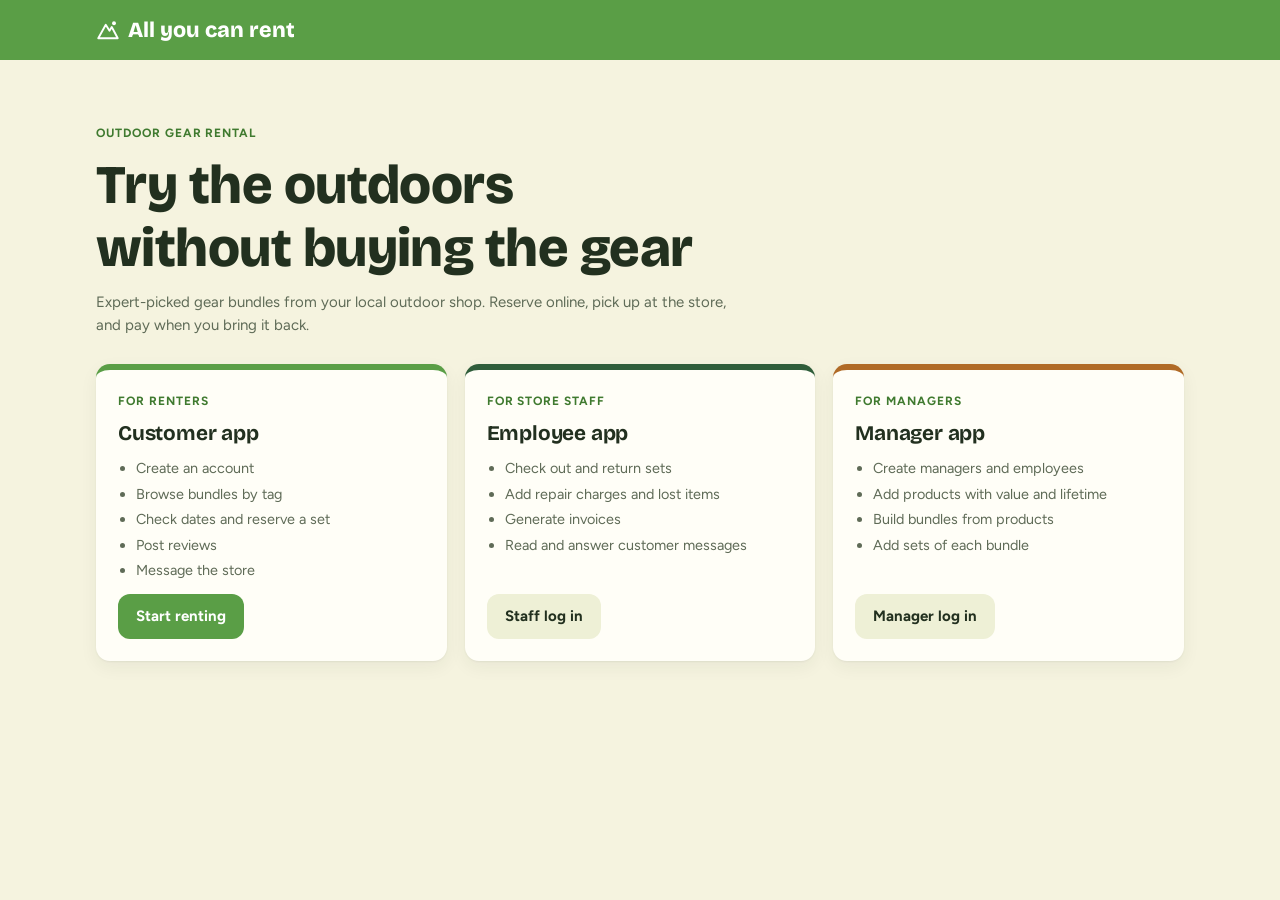
==== index.html @ 2e120043 "Move the website to the repo root for GitHub Pages GitHub Pages serves this repo from the root of ma" ====
<!doctype html>
<html lang="en">
<head>
<meta charset="utf-8">
<meta name="viewport" content="width=device-width, initial-scale=1, viewport-fit=cover">
<meta name="claude:viewport-fit-sides" content="cover">
<title>All you can rent</title>
<link rel="preconnect" href="https://fonts.googleapis.com">
<link rel="stylesheet" href="https://fonts.googleapis.com/css2?family=Bricolage+Grotesque:opsz,wght@12..96,700;12..96,800&family=Figtree:wght@400;500;600;700&display=swap">
<link rel="stylesheet" href="css/style.css">
<style>
.hero{padding-block:40px 28px;display:flex;flex-direction:column;gap:12px;max-width:640px}
.hero h1{font-size:clamp(2.2rem,6vw,3.4rem)}
.apps{display:grid;grid-template-columns:repeat(3,minmax(0,1fr));gap:18px}
@media (max-width:820px){.apps{grid-template-columns:1fr}}
.app-card{display:flex;flex-direction:column;gap:12px;padding:22px;text-decoration:none;color:inherit;border-top:6px solid var(--green)}
.app-card.staff{border-top-color:#2f5d3a}
.app-card.mgr{border-top-color:#b06a26}
.app-card ul{margin:0;padding-left:18px;color:var(--muted);font-size:.9rem;display:flex;flex-direction:column;gap:4px}
.app-card .btn{margin-top:auto;align-self:flex-start}
</style>
</head>
<body>
<header class="top" id="header"><div class="wrap"><a class="logo" href="index.html"><svg viewBox="0 0 32 32" aria-hidden="true"><path d="M3 27 L13 9 L18 17 L21 12 L29 27 Z" fill="none" stroke="currentColor" stroke-width="2.5" stroke-linejoin="round"/><circle cx="24" cy="7" r="2.6" fill="currentColor"/></svg> All you can rent</a></div></header>
<main><div class="wrap">
  <section class="hero">
    <p class="eyebrow">Outdoor gear rental</p>
    <h1>Try the outdoors without buying the gear</h1>
    <p class="muted">Expert-picked gear bundles from your local outdoor shop. Reserve online, pick up at the store, and pay when you bring it back.</p>
  </section>
  <section class="apps">
    <a class="card app-card" href="customer.html">
      <p class="eyebrow">For renters</p><h2>Customer app</h2>
      <ul><li>Create an account</li><li>Browse bundles by tag</li><li>Check dates and reserve a set</li><li>Post reviews</li><li>Message the store</li></ul>
      <span class="btn btn-green">Start renting</span>
    </a>
    <a class="card app-card staff" href="employee.html">
      <p class="eyebrow">For store staff</p><h2>Employee app</h2>
      <ul><li>Check out and return sets</li><li>Add repair charges and lost items</li><li>Generate invoices</li><li>Read and answer customer messages</li></ul>
      <span class="btn btn-quiet">Staff log in</span>
    </a>
    <a class="card app-card mgr" href="manager.html">
      <p class="eyebrow">For managers</p><h2>Manager app</h2>
      <ul><li>Create managers and employees</li><li>Add products with value and lifetime</li><li>Build bundles from products</li><li>Add sets of each bundle</li></ul>
      <span class="btn btn-quiet">Manager log in</span>
    </a>
  </section>
</div></main>
<script src="js/api.js"></script>
<script src="js/common.js"></script>

</body>
</html>
---- css/style.css ----
/* All you can rent — shared styles for the customer, employee and manager apps */
:root{
  --bg:#f5f3df; --surface:#fffef7; --surface-2:#eef0d6; --line:#dcdcc0;
  --fg:#22301f; --muted:#5f6b57; --green:#5a9e46; --green-ink:#3f7a2f; --green-soft:#e2eed3;
  --orange:#ee8f2b; --orange-ink:#b9620c; --orange-soft:#fde9d2; --on-accent:#ffffff;
  --danger:#c2412d; --danger-soft:#f8ddd6; --header:#5a9e46;
  --shadow:0 1px 2px rgba(40,50,30,.06),0 6px 18px rgba(40,50,30,.06);
  --display:"Bricolage Grotesque","Trebuchet MS",system-ui,sans-serif;
  --body:"Figtree","Segoe UI",system-ui,sans-serif;
  --r:14px;
}
@media (prefers-color-scheme: dark){:root:not([data-theme="light"]){
  --bg:#141a13; --surface:#1c241b; --surface-2:#232d21; --line:#334031;
  --fg:#e9eedd; --muted:#a3ae97; --green:#6cb356; --green-ink:#94d17f; --green-soft:#24351f;
  --orange:#f09a3e; --orange-ink:#f5b46c; --orange-soft:#3a2915; --danger:#ef7a65; --danger-soft:#3b1f19;
  --header:#3f7a2f; --shadow:0 1px 2px rgba(0,0,0,.3),0 6px 18px rgba(0,0,0,.25); color-scheme:dark}}
:root[data-theme="dark"]{
  --bg:#141a13; --surface:#1c241b; --surface-2:#232d21; --line:#334031;
  --fg:#e9eedd; --muted:#a3ae97; --green:#6cb356; --green-ink:#94d17f; --green-soft:#24351f;
  --orange:#f09a3e; --orange-ink:#f5b46c; --orange-soft:#3a2915; --danger:#ef7a65; --danger-soft:#3b1f19;
  --header:#3f7a2f; --shadow:0 1px 2px rgba(0,0,0,.3),0 6px 18px rgba(0,0,0,.25); color-scheme:dark}
/* employee and manager apps use a darker header so staff can tell the apps apart */
body.staff{--header:#2f5d3a}
body.mgr{--header:#7a4a1d}

*{box-sizing:border-box}
html,body{margin:0}
body{background:var(--bg);color:var(--fg);font-family:var(--body);font-size:15px;line-height:1.5}
h1,h2,h3{font-family:var(--display);line-height:1.15;margin:0;text-wrap:balance;letter-spacing:-.01em}
h1{font-size:clamp(1.6rem,4vw,2.2rem);font-weight:800}
h2{font-size:1.3rem;font-weight:700}
h3{font-size:1.05rem;font-weight:700}
p{margin:0}
a{color:var(--green-ink)}
button,input,select,textarea{font:inherit;color:inherit}
:focus-visible{outline:3px solid var(--orange);outline-offset:2px}
.wrap{max-width:1120px;margin:0 auto;padding-left:max(16px,env(safe-area-inset-left,0px));padding-right:max(16px,env(safe-area-inset-right,0px))}

body::before{content:"";position:fixed;inset:0 0 auto;height:env(safe-area-inset-top,0px);z-index:10;background:var(--header)}
header.top{position:sticky;top:env(safe-area-inset-top,0px);z-index:9;background:var(--header);color:var(--on-accent)}
header.top .wrap{display:flex;align-items:center;gap:12px;min-height:60px;flex-wrap:wrap;padding-block:6px}
.logo{font-family:var(--display);font-weight:800;font-size:1.35rem;color:var(--on-accent);text-decoration:none;display:flex;align-items:center;gap:8px}
.logo svg{width:24px;height:24px}
.role-tag{font-size:.72rem;font-weight:700;letter-spacing:.08em;text-transform:uppercase;background:rgba(255,255,255,.18);padding:3px 9px;border-radius:999px}
nav.main{display:flex;gap:2px;margin-left:auto;align-items:center;flex-wrap:wrap}
nav.main a,nav.main button{color:var(--on-accent);text-decoration:none;padding:7px 12px;border-radius:999px;font-weight:600;font-size:.9rem;background:none;border:0;cursor:pointer}
nav.main a:hover,nav.main a.on,nav.main button:hover{background:rgba(255,255,255,.16)}
main{padding-block:24px 48px}

.btn{display:inline-flex;align-items:center;justify-content:center;gap:8px;border:0;border-radius:12px;padding:11px 18px;font-weight:700;cursor:pointer;text-decoration:none}
.btn:active{transform:translateY(1px)}
.btn-green{background:var(--green);color:var(--on-accent)}
.btn-orange{background:var(--orange);color:var(--on-accent)}
.btn-ghost{background:transparent;color:var(--green-ink);border:1.5px solid var(--green)}
.btn-quiet{background:var(--surface-2);color:var(--fg)}
.btn-danger{background:var(--danger-soft);color:var(--danger)}
.btn-sm{padding:6px 12px;font-size:.85rem;border-radius:9px}
.btn[disabled]{opacity:.45;cursor:not-allowed}
.btn-block{width:100%}
.card{background:var(--surface);border-radius:var(--r);box-shadow:var(--shadow)}
.pad{padding:20px}
.stack{display:flex;flex-direction:column;gap:14px}
.row{display:flex;gap:10px;flex-wrap:wrap;align-items:center}
.between{justify-content:space-between}
.muted{color:var(--muted)}
.small{font-size:.86rem}
.eyebrow{font-size:.75rem;letter-spacing:.08em;text-transform:uppercase;font-weight:700;color:var(--green-ink)}
.price{font-family:var(--display);font-weight:800;color:var(--orange-ink);font-variant-numeric:tabular-nums}
.num{font-variant-numeric:tabular-nums}
.chip{display:inline-flex;align-items:center;gap:6px;border:1.5px solid var(--green);color:var(--green-ink);background:transparent;border-radius:999px;padding:5px 13px;font-size:.86rem;font-weight:600;cursor:pointer}
.chip:hover{background:var(--green-soft)}
.chip.on{background:var(--green);color:var(--on-accent)}
.pill{display:inline-block;font-size:.72rem;font-weight:700;padding:2px 9px;border-radius:999px;background:var(--green-soft);color:var(--green-ink)}
.pill.warn{background:var(--orange-soft);color:var(--orange-ink)}
.pill.bad{background:var(--danger-soft);color:var(--danger)}
.stars{color:var(--orange);letter-spacing:1px}
label.f{display:flex;flex-direction:column;gap:6px;font-weight:600;font-size:.9rem}
label.f .hint{font-weight:400;color:var(--muted);font-size:.8rem}
.in{width:100%;background:var(--surface);border:1.5px solid var(--line);border-radius:10px;padding:10px 12px;font-weight:400}
.in:focus{border-color:var(--green);outline:none}
.grid-2{display:grid;grid-template-columns:repeat(2,minmax(0,1fr));gap:14px}
.grid-3{display:grid;grid-template-columns:repeat(3,minmax(0,1fr));gap:14px}
@media (max-width:640px){.grid-2,.grid-3{grid-template-columns:1fr}}
.two-col{display:grid;grid-template-columns:minmax(0,1fr) minmax(0,1fr);gap:20px;align-items:start}
.side-col{display:grid;grid-template-columns:minmax(0,1.3fr) minmax(0,1fr);gap:20px;align-items:start}
@media (max-width:860px){.two-col,.side-col{grid-template-columns:1fr}}
.msg{border-radius:10px;padding:10px 14px;font-size:.9rem;font-weight:600}
.msg.ok{background:var(--green-soft);color:var(--green-ink)}
.msg.err{background:var(--danger-soft);color:var(--danger)}
.msg.info{background:var(--orange-soft);color:var(--orange-ink)}
.auth{max-width:440px;margin:10px auto}
.tabs-inline{display:flex;gap:4px;background:var(--surface-2);padding:4px;border-radius:12px;width:fit-content;max-width:100%;flex-wrap:wrap}
.tabs-inline button{border:0;background:none;padding:8px 14px;border-radius:9px;font-weight:600;cursor:pointer;color:var(--muted)}
.tabs-inline button.on{background:var(--surface);color:var(--fg);box-shadow:var(--shadow)}

.cards{display:grid;grid-template-columns:repeat(auto-fill,minmax(250px,1fr));gap:18px}
.bcard{display:flex;flex-direction:column;text-decoration:none;color:inherit;overflow:hidden;cursor:pointer;border:0;padding:0;text-align:left}
.bcard:hover{transform:translateY(-2px)}
.bcard .art{aspect-ratio:16/9;background:var(--green-soft)}
.bcard .art svg,.art-lg svg{display:block;width:100%;height:100%}
.bcard .body{padding:14px 16px 16px;display:flex;flex-direction:column;gap:8px;flex:1}
.art-lg{border-radius:16px;overflow:hidden;aspect-ratio:16/8}
.tagline{display:flex;gap:6px;flex-wrap:wrap}
.tagline span{font-size:.74rem;color:var(--muted);background:var(--surface-2);padding:2px 8px;border-radius:6px}

.tbl-wrap{overflow-x:auto}
table.tbl{width:100%;border-collapse:collapse;font-size:.9rem}
.tbl th{text-align:left;font-size:.75rem;letter-spacing:.06em;text-transform:uppercase;color:var(--muted);font-weight:700;padding:8px 10px;border-bottom:1.5px solid var(--line)}
.tbl td{padding:10px;border-bottom:1px solid var(--line);vertical-align:top}
.tbl td.num,.tbl th.num{text-align:right}
.lines{display:flex;flex-direction:column;gap:8px;font-variant-numeric:tabular-nums}
.lines div{display:flex;justify-content:space-between;gap:12px}
.lines .total{border-top:2px solid var(--fg);padding-top:10px;font-weight:700;font-size:1.1rem}

.inbox-item{display:flex;flex-direction:column;gap:6px;padding:14px 0;border-bottom:1px solid var(--line)}
.inbox-item:last-child{border-bottom:0}
.empty{text-align:center;padding:30px 16px;color:var(--muted)}
.checklist{list-style:none;margin:0;padding:0;display:flex;flex-direction:column;gap:6px;max-height:260px;overflow:auto;border:1.5px solid var(--line);border-radius:10px;padding:8px}
.checklist label{display:flex;gap:10px;align-items:center;padding:6px 8px;border-radius:8px;cursor:pointer}
.checklist label:hover{background:var(--surface-2)}
.checklist input{accent-color:var(--green)}

.toast{position:fixed;left:50%;bottom:calc(24px + env(safe-area-inset-bottom,0px));transform:translateX(-50%);background:var(--fg);color:var(--bg);padding:10px 18px;border-radius:999px;font-weight:600;z-index:20;box-shadow:var(--shadow);max-width:calc(100% - 32px)}
@media (prefers-reduced-motion:reduce){*{transition:none!important}}
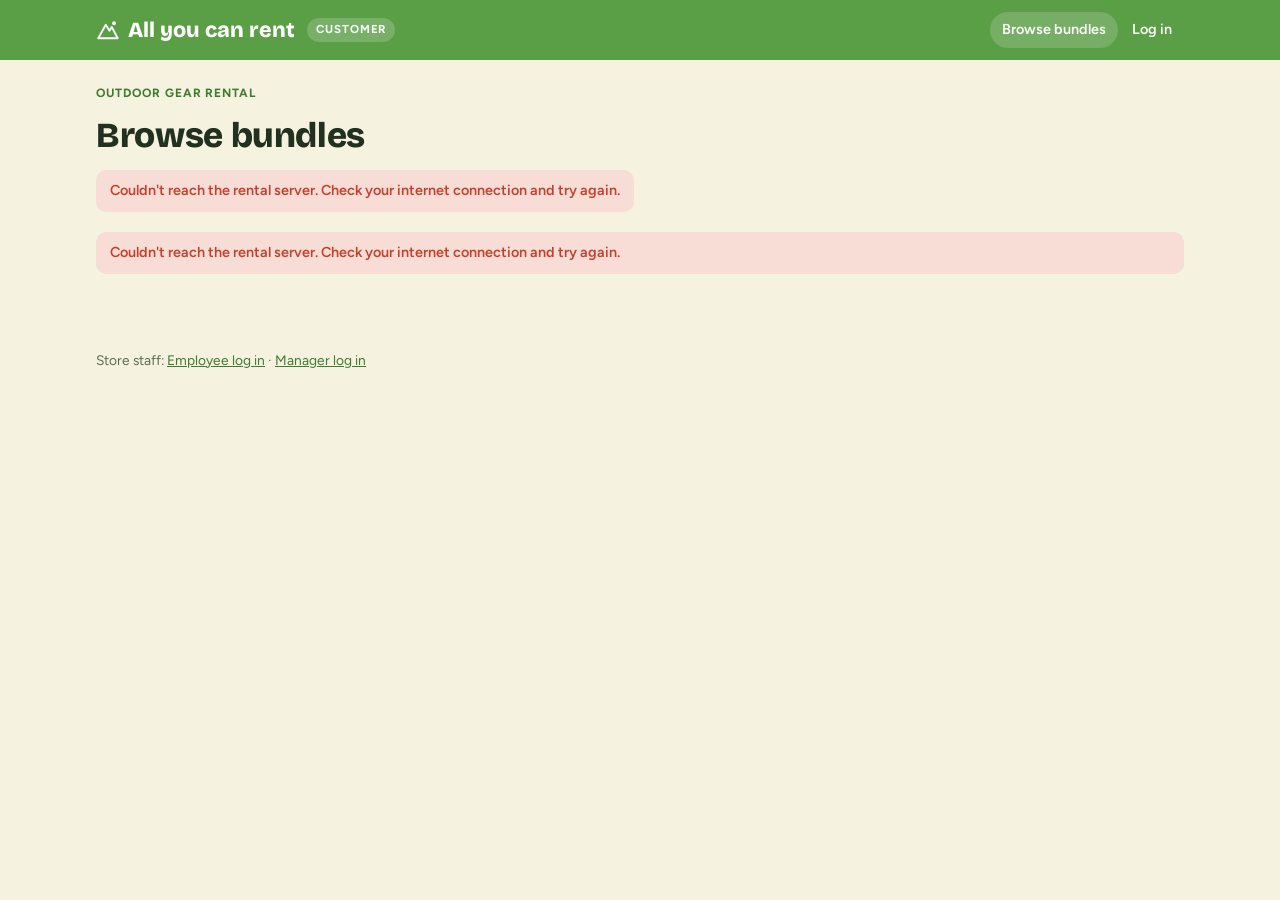
==== commit 0b86750a: "Make the shop the home page and log in with a pop-up - index.html is now the customer shop (browse b" ====
--- a/index.html
+++ b/index.html
@@ -8,46 +8,14 @@
 <link rel="preconnect" href="https://fonts.googleapis.com">
 <link rel="stylesheet" href="https://fonts.googleapis.com/css2?family=Bricolage+Grotesque:opsz,wght@12..96,700;12..96,800&family=Figtree:wght@400;500;600;700&display=swap">
 <link rel="stylesheet" href="css/style.css">
-<style>
-.hero{padding-block:40px 28px;display:flex;flex-direction:column;gap:12px;max-width:640px}
-.hero h1{font-size:clamp(2.2rem,6vw,3.4rem)}
-.apps{display:grid;grid-template-columns:repeat(3,minmax(0,1fr));gap:18px}
-@media (max-width:820px){.apps{grid-template-columns:1fr}}
-.app-card{display:flex;flex-direction:column;gap:12px;padding:22px;text-decoration:none;color:inherit;border-top:6px solid var(--green)}
-.app-card.staff{border-top-color:#2f5d3a}
-.app-card.mgr{border-top-color:#b06a26}
-.app-card ul{margin:0;padding-left:18px;color:var(--muted);font-size:.9rem;display:flex;flex-direction:column;gap:4px}
-.app-card .btn{margin-top:auto;align-self:flex-start}
-</style>
 </head>
 <body>
-<header class="top" id="header"><div class="wrap"><a class="logo" href="index.html"><svg viewBox="0 0 32 32" aria-hidden="true"><path d="M3 27 L13 9 L18 17 L21 12 L29 27 Z" fill="none" stroke="currentColor" stroke-width="2.5" stroke-linejoin="round"/><circle cx="24" cy="7" r="2.6" fill="currentColor"/></svg> All you can rent</a></div></header>
-<main><div class="wrap">
-  <section class="hero">
-    <p class="eyebrow">Outdoor gear rental</p>
-    <h1>Try the outdoors without buying the gear</h1>
-    <p class="muted">Expert-picked gear bundles from your local outdoor shop. Reserve online, pick up at the store, and pay when you bring it back.</p>
-  </section>
-  <section class="apps">
-    <a class="card app-card" href="customer.html">
-      <p class="eyebrow">For renters</p><h2>Customer app</h2>
-      <ul><li>Create an account</li><li>Browse bundles by tag</li><li>Check dates and reserve a set</li><li>Post reviews</li><li>Message the store</li></ul>
-      <span class="btn btn-green">Start renting</span>
-    </a>
-    <a class="card app-card staff" href="employee.html">
-      <p class="eyebrow">For store staff</p><h2>Employee app</h2>
-      <ul><li>Check out and return sets</li><li>Add repair charges and lost items</li><li>Generate invoices</li><li>Read and answer customer messages</li></ul>
-      <span class="btn btn-quiet">Staff log in</span>
-    </a>
-    <a class="card app-card mgr" href="manager.html">
-      <p class="eyebrow">For managers</p><h2>Manager app</h2>
-      <ul><li>Create managers and employees</li><li>Add products with value and lifetime</li><li>Build bundles from products</li><li>Add sets of each bundle</li></ul>
-      <span class="btn btn-quiet">Manager log in</span>
-    </a>
-  </section>
-</div></main>
+<header class="top" id="header"></header>
+<main><div class="wrap" id="app"></div></main>
+<footer class="wrap small muted" style="padding-block:28px">Store staff: <a href="employee.html">Employee log in</a> · <a href="manager.html">Manager log in</a></footer>
+<div class="toast" id="toast" hidden></div>
 <script src="js/api.js"></script>
 <script src="js/common.js"></script>
-
+<script src="js/customer.js"></script>
 </body>
 </html>
--- a/css/style.css
+++ b/css/style.css
@@ -89,6 +89,12 @@
 .msg.err{background:var(--danger-soft);color:var(--danger)}
 .msg.info{background:var(--orange-soft);color:var(--orange-ink)}
 .auth{max-width:440px;margin:10px auto}
+dialog.modal{border:0;padding:0;background:transparent;color:var(--fg);width:min(440px,calc(100% - 32px));max-height:calc(100% - 32px);overflow:auto}
+dialog.modal::backdrop{background:rgba(10,15,10,.55)}
+dialog.modal .auth{margin:0}
+.modal-x{position:absolute;top:8px;right:8px;z-index:1}
+.modal-x button{background:none;border:0;border-radius:8px;padding:4px 10px;font-size:1.5rem;line-height:1;color:var(--muted);cursor:pointer}
+.modal-x button:hover{background:var(--surface-2)}
 .tabs-inline{display:flex;gap:4px;background:var(--surface-2);padding:4px;border-radius:12px;width:fit-content;max-width:100%;flex-wrap:wrap}
 .tabs-inline button{border:0;background:none;padding:8px 14px;border-radius:9px;font-weight:600;cursor:pointer;color:var(--muted)}
 .tabs-inline button.on{background:var(--surface);color:var(--fg);box-shadow:var(--shadow)}
@@ -96,6 +102,10 @@
 .cards{display:grid;grid-template-columns:repeat(auto-fill,minmax(250px,1fr));gap:18px}
 .bcard{display:flex;flex-direction:column;text-decoration:none;color:inherit;overflow:hidden;cursor:pointer;border:0;padding:0;text-align:left}
 .bcard:hover{transform:translateY(-2px)}
+.bcard{position:relative}
+.bcard h3 a{color:inherit;text-decoration:none}
+.bcard h3 a::after{content:"";position:absolute;inset:0}
+.more{position:relative;z-index:1;background:none;border:0;padding:0;font:inherit;font-weight:600;color:var(--green-ink);cursor:pointer;text-decoration:underline}
 .bcard .art{aspect-ratio:16/9;background:var(--green-soft)}
 .bcard .art svg,.art-lg svg{display:block;width:100%;height:100%}
 .bcard .body{padding:14px 16px 16px;display:flex;flex-direction:column;gap:8px;flex:1}
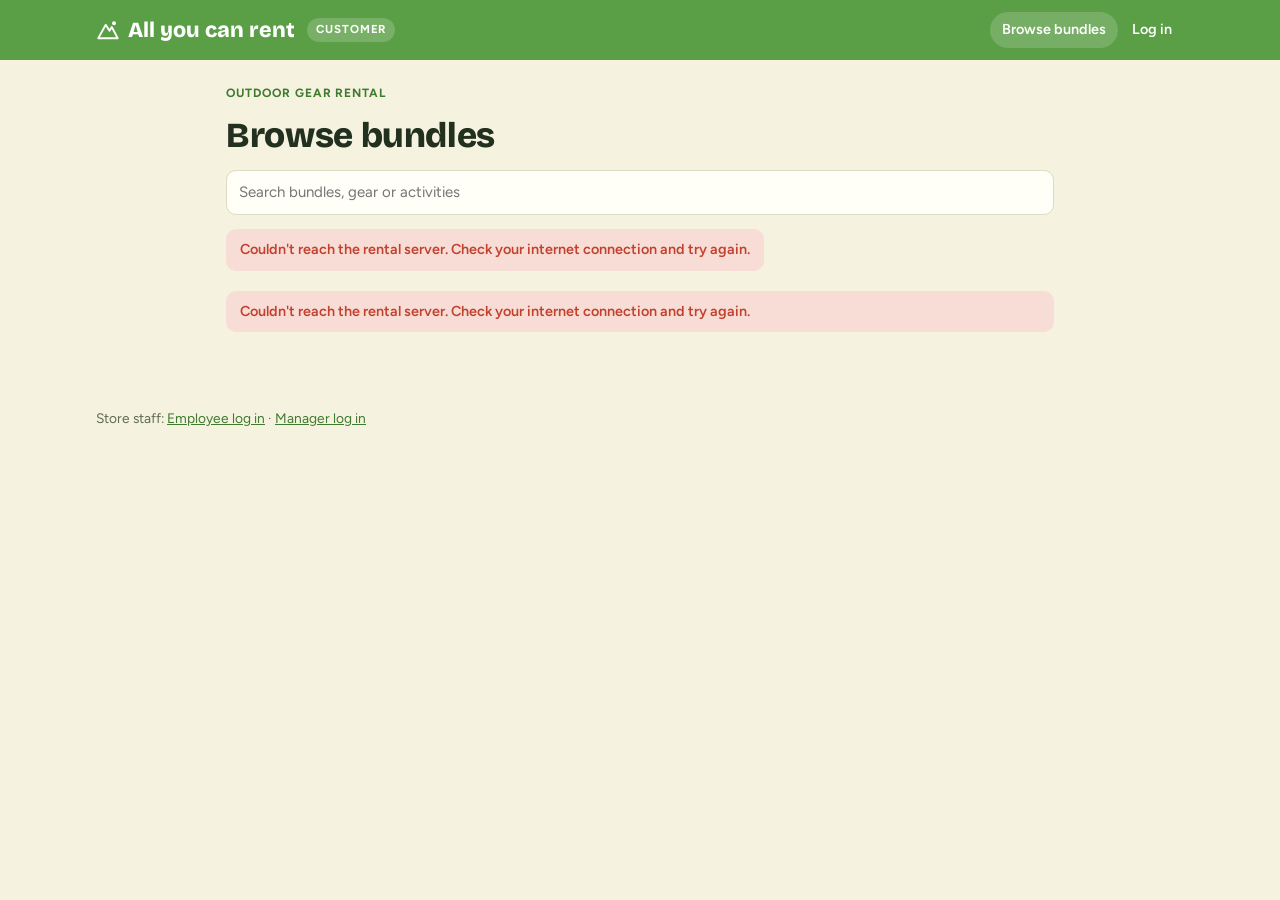
==== commit aaae81d1: "Add bundle search and side ads for popular bundles - Browse page: a search box filters the loaded bu" ====
--- a/index.html
+++ b/index.html
@@ -11,7 +11,11 @@
 </head>
 <body>
 <header class="top" id="header"></header>
-<main><div class="wrap" id="app"></div></main>
+<div class="shop">
+  <aside class="ad-rail" id="ads-left" aria-label="Featured bundles"></aside>
+  <main><div class="wrap" id="app"></div></main>
+  <aside class="ad-rail" id="ads-right" aria-label="More featured bundles"></aside>
+</div>
 <footer class="wrap small muted" style="padding-block:28px">Store staff: <a href="employee.html">Employee log in</a> · <a href="manager.html">Manager log in</a></footer>
 <div class="toast" id="toast" hidden></div>
 <script src="js/api.js"></script>
--- a/css/style.css
+++ b/css/style.css
@@ -100,6 +100,21 @@
 .tabs-inline button.on{background:var(--surface);color:var(--fg);box-shadow:var(--shadow)}
 
 .cards{display:grid;grid-template-columns:repeat(auto-fill,minmax(250px,1fr));gap:18px}
+/* Shop ads: a column on each side, only when there is room for them */
+.ad-rail{display:none}
+@media (min-width:1200px){
+  .shop{display:grid;grid-template-columns:190px minmax(0,1120px) 190px;justify-content:center;gap:20px;padding-inline:16px}
+  .shop main .wrap{padding-inline:0}
+  .ad-rail{display:flex;flex-direction:column;gap:16px;position:sticky;top:76px;align-self:start;padding-top:24px}
+}
+.ad{display:flex;flex-direction:column;border-radius:var(--r);overflow:hidden;text-decoration:none;color:var(--fg);background:var(--surface);box-shadow:var(--shadow);border:2px solid var(--orange)}
+.ad:hover{transform:translateY(-2px)}
+.ad .art{aspect-ratio:16/10}
+.ad .art svg{display:block;width:100%;height:100%}
+.ad .body{padding:10px 12px 12px;display:flex;flex-direction:column;gap:6px}
+.ad h3{font-size:1rem;line-height:1.2}
+.ad .badge{align-self:flex-start;background:var(--orange);color:var(--on-accent);font-size:.68rem;font-weight:800;letter-spacing:.05em;text-transform:uppercase;padding:2px 8px;border-radius:999px}
+.ad-label{font-size:.62rem;font-weight:700;letter-spacing:.12em;text-transform:uppercase;color:var(--muted)}
 .bcard{display:flex;flex-direction:column;text-decoration:none;color:inherit;overflow:hidden;cursor:pointer;border:0;padding:0;text-align:left}
 .bcard:hover{transform:translateY(-2px)}
 .bcard{position:relative}
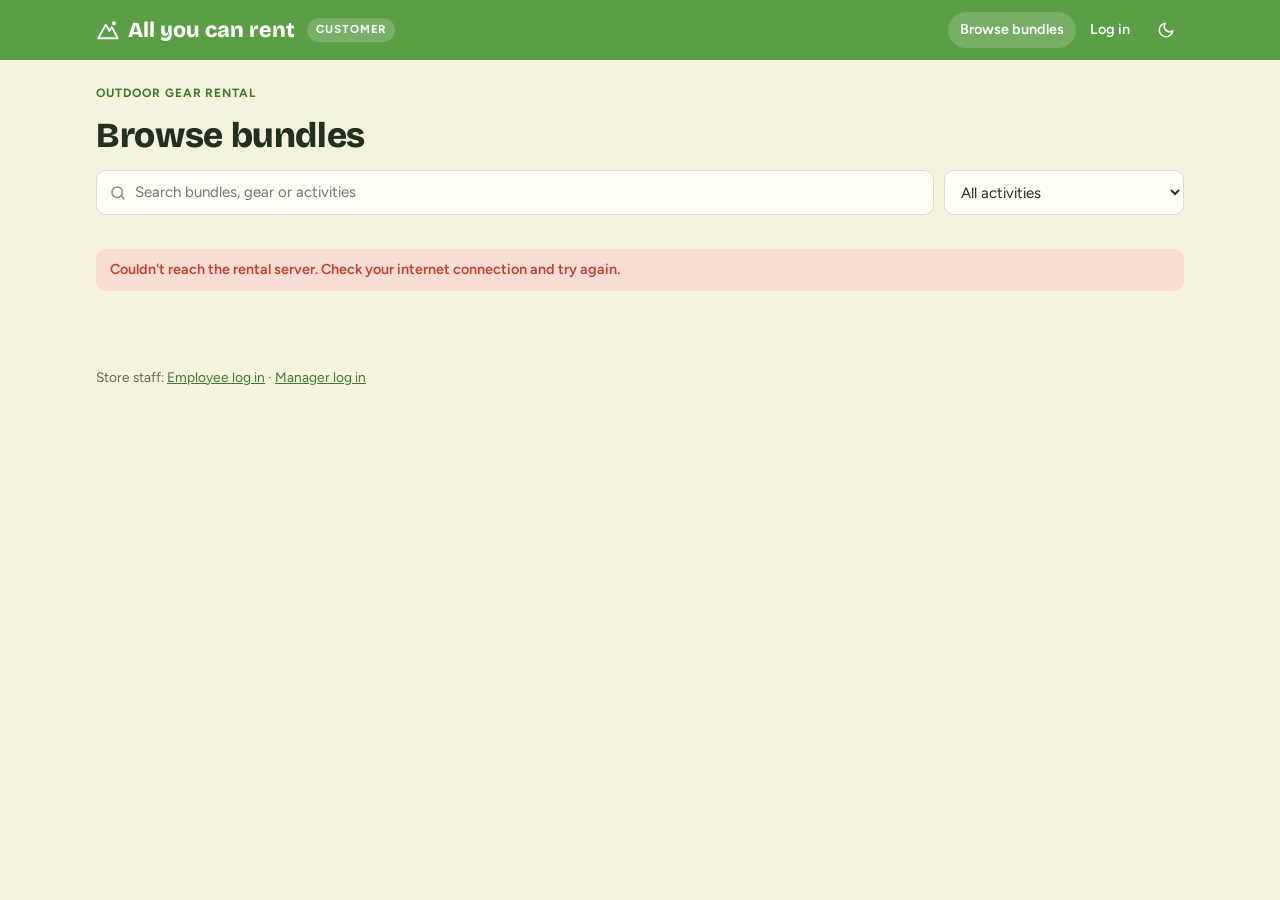
==== commit e8bc5400: "Remove ads, tidy the browse filters, add a light/dark switch - Ads: the side ad columns and their co" ====
--- a/index.html
+++ b/index.html
@@ -8,14 +8,12 @@
 <link rel="preconnect" href="https://fonts.googleapis.com">
 <link rel="stylesheet" href="https://fonts.googleapis.com/css2?family=Bricolage+Grotesque:opsz,wght@12..96,700;12..96,800&family=Figtree:wght@400;500;600;700&display=swap">
 <link rel="stylesheet" href="css/style.css">
+<!-- Apply the saved light/dark choice before the page draws (see Theme in js/common.js) -->
+<script>try { var t = JSON.parse(localStorage.getItem("rental:theme")); if (t) document.documentElement.dataset.theme = t; } catch (e) {}</script>
 </head>
 <body>
 <header class="top" id="header"></header>
-<div class="shop">
-  <aside class="ad-rail" id="ads-left" aria-label="Featured bundles"></aside>
-  <main><div class="wrap" id="app"></div></main>
-  <aside class="ad-rail" id="ads-right" aria-label="More featured bundles"></aside>
-</div>
+<main><div class="wrap" id="app"></div></main>
 <footer class="wrap small muted" style="padding-block:28px">Store staff: <a href="employee.html">Employee log in</a> · <a href="manager.html">Manager log in</a></footer>
 <div class="toast" id="toast" hidden></div>
 <script src="js/api.js"></script>
--- a/css/style.css
+++ b/css/style.css
@@ -45,6 +45,8 @@
 nav.main{display:flex;gap:2px;margin-left:auto;align-items:center;flex-wrap:wrap}
 nav.main a,nav.main button{color:var(--on-accent);text-decoration:none;padding:7px 12px;border-radius:999px;font-weight:600;font-size:.9rem;background:none;border:0;cursor:pointer}
 nav.main a:hover,nav.main a.on,nav.main button:hover{background:rgba(255,255,255,.16)}
+nav.main .theme-btn{display:inline-flex;align-items:center;justify-content:center;width:36px;height:36px;padding:0;margin-left:4px}
+nav.main .theme-btn svg{width:18px;height:18px}
 main{padding-block:24px 48px}
 
 .btn{display:inline-flex;align-items:center;justify-content:center;gap:8px;border:0;border-radius:12px;padding:11px 18px;font-weight:700;cursor:pointer;text-decoration:none}
@@ -100,21 +102,10 @@
 .tabs-inline button.on{background:var(--surface);color:var(--fg);box-shadow:var(--shadow)}
 
 .cards{display:grid;grid-template-columns:repeat(auto-fill,minmax(250px,1fr));gap:18px}
-/* Shop ads: a column on each side, only when there is room for them */
-.ad-rail{display:none}
-@media (min-width:1200px){
-  .shop{display:grid;grid-template-columns:190px minmax(0,1120px) 190px;justify-content:center;gap:20px;padding-inline:16px}
-  .shop main .wrap{padding-inline:0}
-  .ad-rail{display:flex;flex-direction:column;gap:16px;position:sticky;top:76px;align-self:start;padding-top:24px}
-}
-.ad{display:flex;flex-direction:column;border-radius:var(--r);overflow:hidden;text-decoration:none;color:var(--fg);background:var(--surface);box-shadow:var(--shadow);border:2px solid var(--orange)}
-.ad:hover{transform:translateY(-2px)}
-.ad .art{aspect-ratio:16/10}
-.ad .art svg{display:block;width:100%;height:100%}
-.ad .body{padding:10px 12px 12px;display:flex;flex-direction:column;gap:6px}
-.ad h3{font-size:1rem;line-height:1.2}
-.ad .badge{align-self:flex-start;background:var(--orange);color:var(--on-accent);font-size:.68rem;font-weight:800;letter-spacing:.05em;text-transform:uppercase;padding:2px 8px;border-radius:999px}
-.ad-label{font-size:.62rem;font-weight:700;letter-spacing:.12em;text-transform:uppercase;color:var(--muted)}
+/* Browse filters: search box and activity dropdown side by side, stacked on phones */
+.filters{display:grid;grid-template-columns:minmax(0,1fr) 240px;gap:10px}
+@media (max-width:640px){.filters{grid-template-columns:1fr}}
+input[type="search"].in{padding-left:38px;background:var(--surface) url("data:image/svg+xml,%3Csvg xmlns='http://www.w3.org/2000/svg' viewBox='0 0 24 24' fill='none' stroke='%238a957f' stroke-width='2.2' stroke-linecap='round'%3E%3Ccircle cx='11' cy='11' r='7'/%3E%3Cpath d='m20 20-4-4'/%3E%3C/svg%3E") no-repeat 12px center/18px}
 .bcard{display:flex;flex-direction:column;text-decoration:none;color:inherit;overflow:hidden;cursor:pointer;border:0;padding:0;text-align:left}
 .bcard:hover{transform:translateY(-2px)}
 .bcard{position:relative}
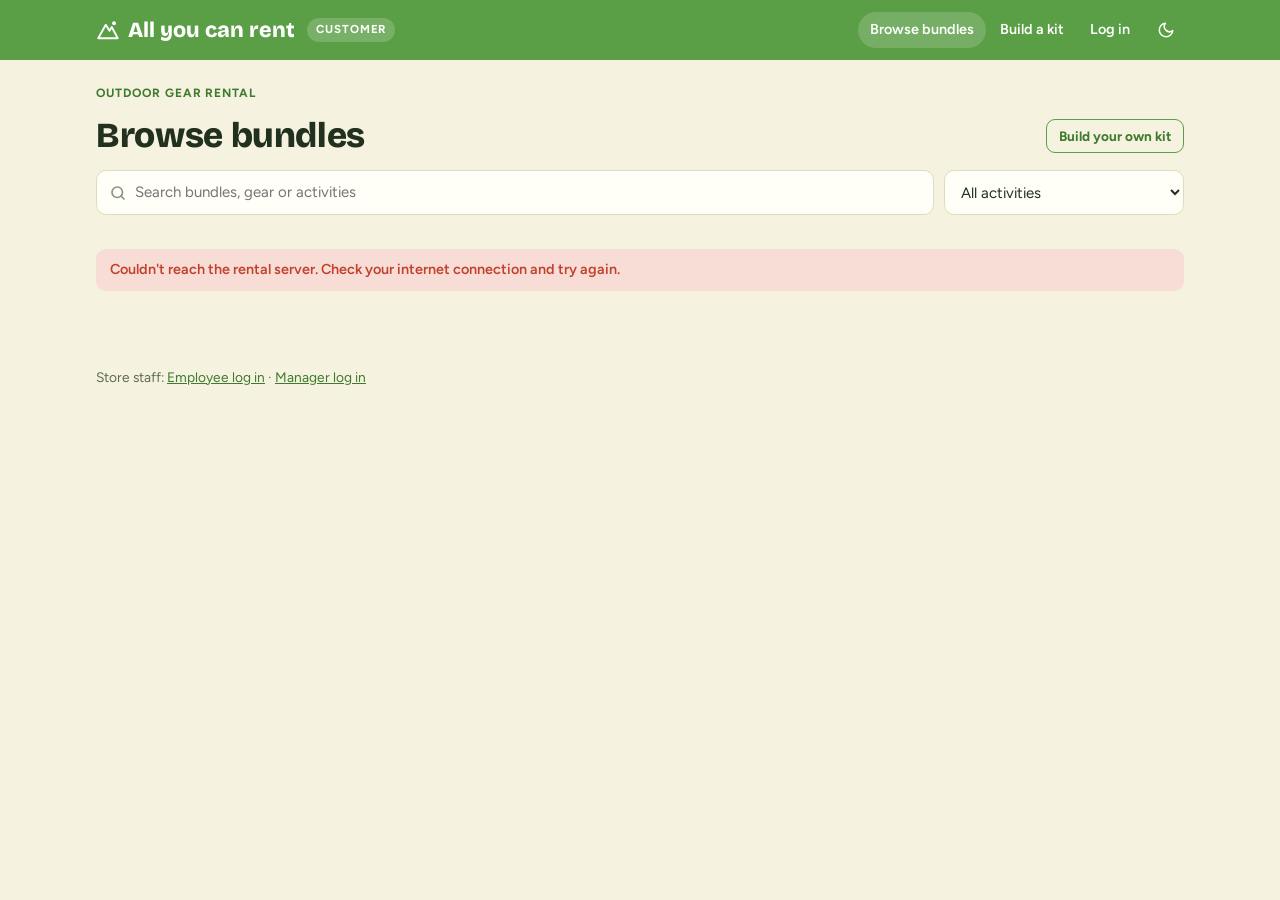
==== commit 280499f0: "Merge pull request #13 from Takoodachi/tab-icon Add a browser tab icon" ====
--- a/index.html
+++ b/index.html
@@ -7,6 +7,7 @@
 <title>All you can rent</title>
 <link rel="preconnect" href="https://fonts.googleapis.com">
 <link rel="stylesheet" href="https://fonts.googleapis.com/css2?family=Bricolage+Grotesque:opsz,wght@12..96,700;12..96,800&family=Figtree:wght@400;500;600;700&display=swap">
+<link rel="icon" href="favicon.svg" type="image/svg+xml">
 <link rel="stylesheet" href="css/style.css">
 <!-- Apply the saved light/dark choice before the page draws (see Theme in js/common.js) -->
 <script>try { var t = JSON.parse(localStorage.getItem("rental:theme")); if (t) document.documentElement.dataset.theme = t; } catch (e) {}</script>
--- a/css/style.css
+++ b/css/style.css
@@ -93,6 +93,12 @@
 .auth{max-width:440px;margin:10px auto}
 dialog.modal{border:0;padding:0;background:transparent;color:var(--fg);width:min(440px,calc(100% - 32px));max-height:calc(100% - 32px);overflow:auto}
 dialog.modal::backdrop{background:rgba(10,15,10,.55)}
+body:has(dialog[open]){overflow:hidden}  /* the page behind an open pop-up doesn't scroll */
+/* Password box with a Show/Hide button inside it */
+.pw{position:relative;display:block}
+.pw .in{padding-right:64px}
+.pw-toggle{position:absolute;right:6px;top:50%;transform:translateY(-50%);background:none;border:0;border-radius:6px;padding:4px 8px;font:inherit;font-size:.82rem;font-weight:600;color:var(--green-ink);cursor:pointer}
+.pw-toggle:hover{background:var(--surface-2)}
 dialog.modal .auth{margin:0}
 .modal-x{position:absolute;top:8px;right:8px;z-index:1}
 .modal-x button{background:none;border:0;border-radius:8px;padding:4px 10px;font-size:1.5rem;line-height:1;color:var(--muted);cursor:pointer}
@@ -115,7 +121,7 @@
 .bcard .art{aspect-ratio:16/9;background:var(--green-soft)}
 .bcard .art svg,.art-lg svg{display:block;width:100%;height:100%}
 .bcard .body{padding:14px 16px 16px;display:flex;flex-direction:column;gap:8px;flex:1}
-.art-lg{border-radius:16px;overflow:hidden;aspect-ratio:16/8}
+.art-lg{border-radius:16px;overflow:hidden;aspect-ratio:16/8;background:var(--green-soft)}
 .tagline{display:flex;gap:6px;flex-wrap:wrap}
 .tagline span{font-size:.74rem;color:var(--muted);background:var(--surface-2);padding:2px 8px;border-radius:6px}
 
@@ -130,6 +136,13 @@
 
 .inbox-item{display:flex;flex-direction:column;gap:6px;padding:14px 0;border-bottom:1px solid var(--line)}
 .inbox-item:last-child{border-bottom:0}
+.inbox-item p{white-space:pre-line}  /* keep line breaks, e.g. in kit requests */
+.code{font-family:ui-monospace,"Cascadia Mono",Consolas,monospace;letter-spacing:.04em}  /* reservation codes */
+/* Build-a-kit gear list */
+.kit-list{display:flex;flex-direction:column;max-height:560px;overflow:auto}
+.kit-row{display:grid;grid-template-columns:minmax(0,1fr) auto 68px;gap:12px;align-items:center;padding:10px 2px;border-bottom:1px solid var(--line)}
+.kit-row:last-child{border-bottom:0}
+.kit-row .in{padding:6px 8px;text-align:center}
 .empty{text-align:center;padding:30px 16px;color:var(--muted)}
 .checklist{list-style:none;margin:0;padding:0;display:flex;flex-direction:column;gap:6px;max-height:260px;overflow:auto;border:1.5px solid var(--line);border-radius:10px;padding:8px}
 .checklist label{display:flex;gap:10px;align-items:center;padding:6px 8px;border-radius:8px;cursor:pointer}
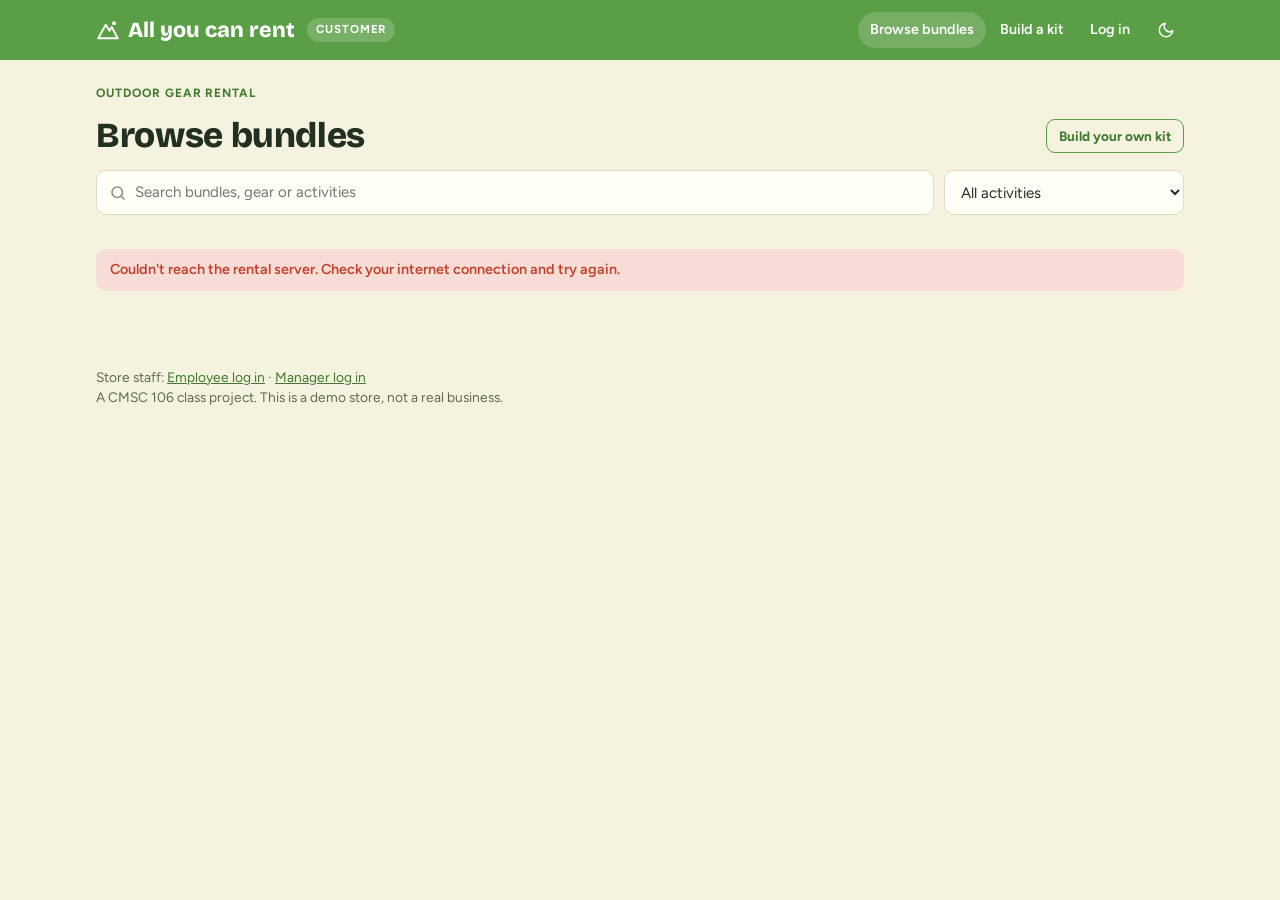
==== commit 09561c03: "Show invoices to customers, live statuses and charges at the desk, sample reviews Invoices: the serv" ====
--- a/index.html
+++ b/index.html
@@ -15,10 +15,11 @@
 <body>
 <header class="top" id="header"></header>
 <main><div class="wrap" id="app"></div></main>
-<footer class="wrap small muted" style="padding-block:28px">Store staff: <a href="employee.html">Employee log in</a> · <a href="manager.html">Manager log in</a></footer>
+<footer class="wrap small muted" style="padding-block:28px">Store staff: <a href="employee.html">Employee log in</a> · <a href="manager.html">Manager log in</a><br>A CMSC 106 class project. This is a demo store, not a real business.</footer>
 <div class="toast" id="toast" hidden></div>
 <script src="js/api.js"></script>
 <script src="js/common.js"></script>
+<script src="js/sample-reviews.js"></script>
 <script src="js/customer.js"></script>
 </body>
 </html>
--- a/css/style.css
+++ b/css/style.css
@@ -75,6 +75,7 @@
 .pill{display:inline-block;font-size:.72rem;font-weight:700;padding:2px 9px;border-radius:999px;background:var(--green-soft);color:var(--green-ink)}
 .pill.warn{background:var(--orange-soft);color:var(--orange-ink)}
 .pill.bad{background:var(--danger-soft);color:var(--danger)}
+.pill.done{background:var(--surface-2);color:var(--muted)}
 .stars{color:var(--orange);letter-spacing:1px}
 label.f{display:flex;flex-direction:column;gap:6px;font-weight:600;font-size:.9rem}
 label.f .hint{font-weight:400;color:var(--muted);font-size:.8rem}
